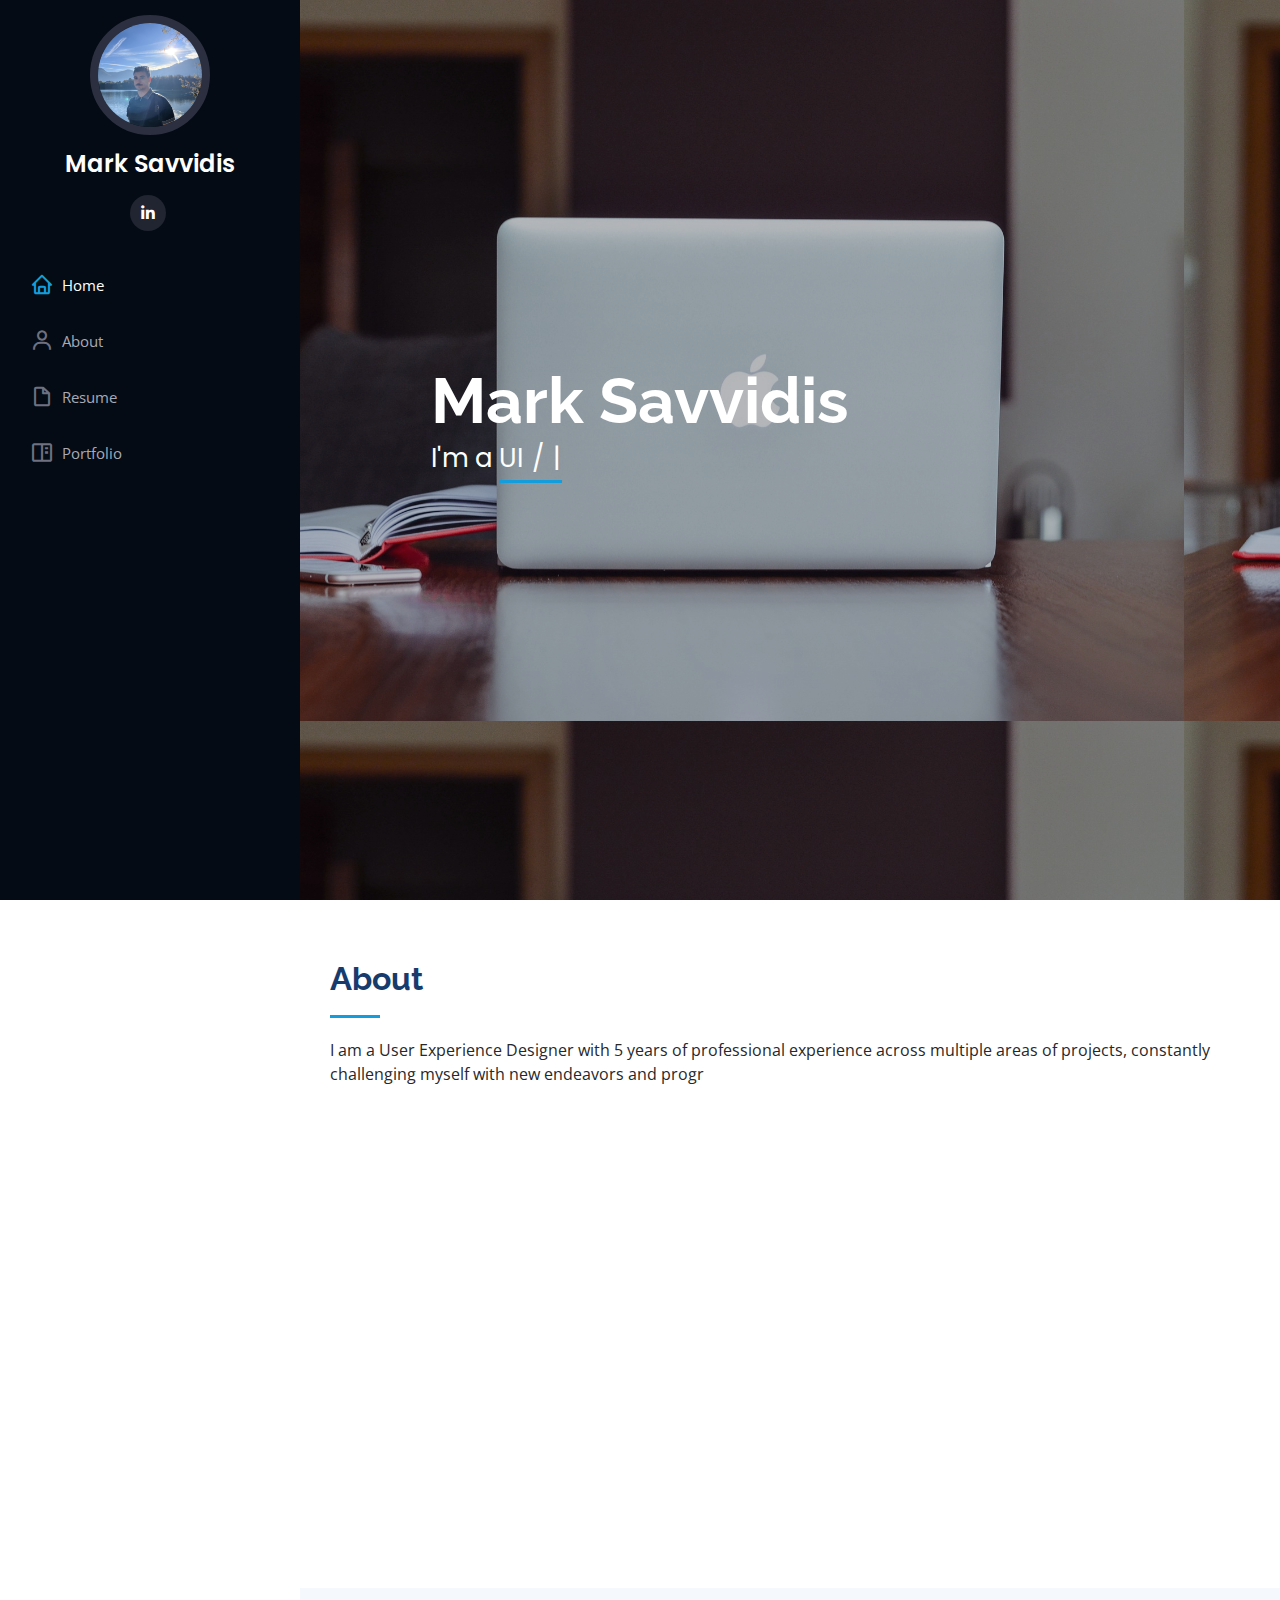
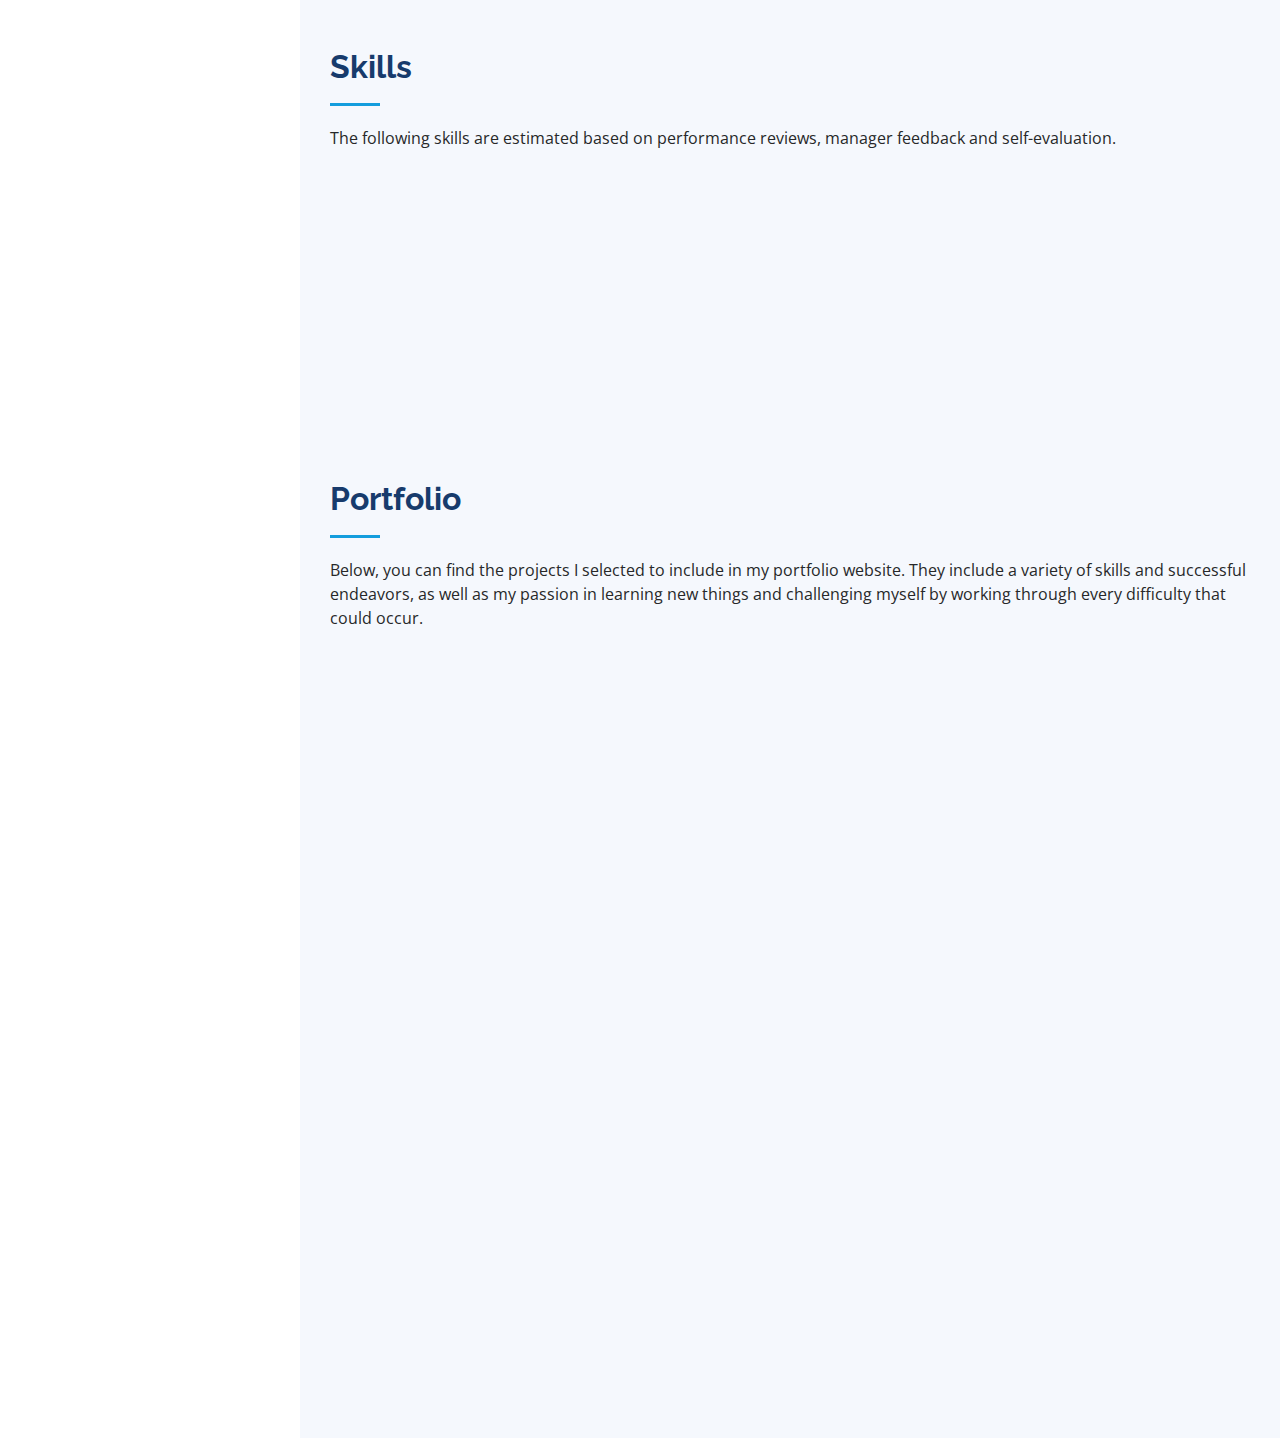
==== index.html @ ccafff28 "Add files via upload" ====
<!DOCTYPE html>
<html lang="en">

<head>
  <meta charset="utf-8">
  <meta content="width=device-width, initial-scale=1.0" name="viewport">

  <title>Mark Savvidis</title>
  <meta content="" name="description">
  <meta content="" name="keywords">

  <!-- Favicons -->
  <link href="assets/img/compass.svg" rel="icon">
  <link href="assets/img/compass.svg" rel="strategy compass icon">

  <!-- Google Fonts -->
  <link href="https://fonts.googleapis.com/css?family=Open+Sans:300,300i,400,400i,600,600i,700,700i|Raleway:300,300i,400,400i,500,500i,600,600i,700,700i|Poppins:300,300i,400,400i,500,500i,600,600i,700,700i" rel="stylesheet">

  <!-- Vendor CSS Files -->
  <link href="assets/vendor/aos/aos.css" rel="stylesheet">
  <link href="assets/vendor/bootstrap/css/bootstrap.min.css" rel="stylesheet">
  <link href="assets/vendor/bootstrap-icons/bootstrap-icons.css" rel="stylesheet">
  <link href="assets/vendor/boxicons/css/boxicons.min.css" rel="stylesheet">
  <link href="assets/vendor/glightbox/css/glightbox.min.css" rel="stylesheet">
  <link href="assets/vendor/swiper/swiper-bundle.min.css" rel="stylesheet">

  <!-- Template Main CSS File -->
  <link href="assets/css/style.css" rel="stylesheet">

  <!-- =======================================================
  * Template Name: iPortfolio
  * Updated: Nov 17 2023 with Bootstrap v5.3.2
  * Template URL: https://bootstrapmade.com/iportfolio-bootstrap-portfolio-websites-template/
  * Author: BootstrapMade.com
  * License: https://bootstrapmade.com/license/
  ======================================================== -->
</head>

<body>

  <!-- ======= Mobile nav toggle button ======= -->
  <i class="bi bi-list mobile-nav-toggle d-xl-none"></i>

  <!-- ======= Header ======= -->
  <header id="header">
    <div class="d-flex flex-column">

      <div class="profile">
        <img src="./assets/img/Mark Picture.jpg" alt="" class="img-fluid rounded-circle">
        <h1 class="text-light"><a href="index.html">Mark Savvidis</a></h1>
        <div class="social-links mt-3 text-center">
          <a href="https://www.linkedin.com/in/mark-savvidis-459aa2227/" target="_blank" class="linkedin"><i class="bx bxl-linkedin"></i></a>
        </div>
      </div>

      <nav id="navbar" class="nav-menu navbar">
        <ul>
          <li><a href="#hero" class="nav-link scrollto active"><i class="bx bx-home"></i> <span>Home</span></a></li>
          <li><a href="#about" class="nav-link scrollto"><i class="bx bx-user"></i> <span>About</span></a></li>
          <li><a href="#resume" class="nav-link scrollto"><i class="bx bx-file-blank"></i> <span>Resume</span></a></li>
          <li><a href="#portfolio" class="nav-link scrollto"><i class="bx bx-book-content"></i> <span>Portfolio</span></a></li>
        </ul>
      </nav><!-- .nav-menu -->
    </div>
  </header><!-- End Header -->

  <!-- ======= Hero Section ======= -->
  <section id="hero" class="d-flex flex-column justify-content-center align-items-center">
    <div class="hero-container" data-aos="fade-in">
      <h1>Mark Savvidis</h1>
      <p>I'm a <span class="typed" data-typed-items="UI / UX Designer, UX Researcher, UX Strategist, UX Analyst"></span></p>
    </div>
  </section><!-- End Hero -->

  <main id="main">

    <!-- ======= About Section ======= -->
    <section id="about" class="about">
      <div class="container">

        <div class="section-title">
          <h2>About</h2>
          <p>I am a User Experience Designer with 5 years of professional experience across multiple areas of projects, constantly challenging myself with new endeavors and progr</p>
        </div>

        <div class="row">
          <div class="col-lg-4" data-aos="fade-right">
            <img src="./assets/img/Mark Picture.jpg" class="img-fluid" alt="Mark Photo">
          </div>
          <div class="col-lg-8 pt-4 pt-lg-0 content" data-aos="fade-left">
            <h3>UX Strategist &amp; UI/UX Designer.</h3>
            
            <div class="row">
              <div class="col-lg-6">
                <ul>
                  <li><i class="bi bi-chevron-right"></i> <strong>Phone:</strong> <span>+30 6955 278 210</span></li>
                  <li><i class="bi bi-chevron-right"></i> <strong>City:</strong> <span>Corinth, GR</span></li>
                  <li><i class="bi bi-chevron-right"></i> <strong>Email:</strong> <span>mns99@windowslive.com</span></li>
                </ul>
              </div>
              <div class="col-lg-6">
                <ul>
                  <li><i class="bi bi-chevron-right"></i> <strong>Age:</strong> <span>22</span></li>
                  <li><i class="bi bi-chevron-right"></i> <strong>Degree:</strong> <span>Bachelor's | UX Certification(s)</span></li>
                </ul>
              </div>
            </div>
            <p>
              I specialize in User Experience Strategy, leading a company into UX Maturity and improving ROI & KPI’s by balancing the business needs & the user needs. 
              I started as a User Interface Designer and applied various UX techniques in several companies I have worked for. I have experience as a solo UI/UX Designer, and as a member of a UX Team while also some leadership experience in a company where I was leading the whole UX Part of a solution tool including the front end development.
              Simplify to Innovate! Everything happens with a correct order and same principal applies when designing a physical or a digital product. I am always eager to learn new things and to solve complex problems.
            </p>
          </div>
        </div>

      </div>
    </section><!-- End About Section -->

    

    <!-- ======= Skills Section ======= -->
    <section id="skills" class="skills section-bg">
      <div class="container">

        <div class="section-title">
          <h2>Skills</h2>
          <p>The following skills are estimated based on performance reviews, manager feedback and self-evaluation.</p>
        </div>

        <div class="row skills-content">

          <div class="col-lg-6" data-aos="fade-up">

            <div class="progress">
              <span class="skill">UI Design <i class="val">95%</i></span>
              <div class="progress-bar-wrap">
                <div class="progress-bar" role="progressbar" aria-valuenow="95" aria-valuemin="0" aria-valuemax="100"></div>
              </div>
            </div>

            <div class="progress">
              <span class="skill">UX Design <i class="val">100%</i></span>
              <div class="progress-bar-wrap">
                <div class="progress-bar" role="progressbar" aria-valuenow="100" aria-valuemin="0" aria-valuemax="100"></div>
              </div>
            </div>

            <div class="progress">
              <span class="skill">UX Analysis <i class="val">80%</i></span>
              <div class="progress-bar-wrap">
                <div class="progress-bar" role="progressbar" aria-valuenow="80" aria-valuemin="0" aria-valuemax="100"></div>
              </div>
            </div>

          </div>

          <div class="col-lg-6" data-aos="fade-up" data-aos-delay="100">

            <div class="progress">
              <span class="skill">Figma <i class="val">95%</i></span>
              <div class="progress-bar-wrap">
                <div class="progress-bar" role="progressbar" aria-valuenow="95" aria-valuemin="0" aria-valuemax="100"></div>
              </div>
            </div>

            <div class="progress">
              <span class="skill">User Research <i class="val">90%</i></span>
              <div class="progress-bar-wrap">
                <div class="progress-bar" role="progressbar" aria-valuenow="90" aria-valuemin="0" aria-valuemax="100"></div>
              </div>
            </div>

            <div class="progress">
              <span class="skill">UX Research <i class="val">90%</i></span>
              <div class="progress-bar-wrap">
                <div class="progress-bar" role="progressbar" aria-valuenow="90" aria-valuemin="0" aria-valuemax="100"></div>
              </div>
            </div>

          </div>

        </div>

      </div>
    </section><!-- End Skills Section -->

    
    <!-- ======= Portfolio Section ======= -->
    <section id="portfolio" class="portfolio section-bg">
      <div class="container">

        <div class="section-title">
          <h2>Portfolio</h2>
          <p>Below, you can find the projects I selected to include in my portfolio website. They include a variety of skills and successful endeavors, as well as my passion
            in learning new things and challenging myself by working through every difficulty that could occur.</p>
        </div>

        <div class="row" data-aos="fade-up">
          <div class="col-lg-12 d-flex justify-content-center">
            <ul id="portfolio-flters">
              <li data-filter="*" class="filter-active">All</li>
              <li data-filter=".filter-app">UI</li>
              <li data-filter=".filter-card">UX</li>
            </ul>
          </div>
        </div>

        <div class="row portfolio-container" data-aos="fade-up" data-aos-delay="100">

          <div class="col-lg-4 col-md-6 portfolio-item filter-app">
            <div class="portfolio-wrap">
              <img src="./assets/img/portfolio/projects/Project Thumbnais/QuickPark.png" class="img-fluid" alt="QuickPark Project Thumbnail">
              <div class="portfolio-links">
                <a href="./QuickPark.html" title="More Details"><i class="bx bx-link"></i></a>
              </div>
            </div>
          </div>

          <div class="col-lg-4 col-md-6 portfolio-item filter-web">
            <div class="portfolio-wrap">
              <img src="./assets/img/portfolio/projects/Project Thumbnais/SFA Atomic Design System.png" class="img-fluid" alt="Atomic Desgin System Project Thumbnail">
              <div class="portfolio-links">
                <a href="./Atomic.html" title="More Details"><i class="bx bx-link"></i></a>
              </div>
            </div>
          </div>

          <div class="col-lg-4 col-md-6 portfolio-item filter-app">
            <div class="portfolio-wrap">
              <img src="./assets/img/portfolio/projects/Project Thumbnais/Value Edge.png" class="img-fluid" alt="Value Edge Thumbnail">
              <div class="portfolio-links">
                <a href="./Value.html" title="More Details"><i class="bx bx-link"></i></a>
              </div>
            </div>
          </div>

          <div class="col-lg-4 col-md-6 portfolio-item filter-card">
            <div class="portfolio-wrap">
              <img src="./assets/img/portfolio/projects/Project Thumbnais/Timesheet Submission.png" class="img-fluid" alt="Timesheet Submission Project Thumbnail">
              <div class="portfolio-links">
                <a href="./Timesheet.html" title="More Details"><i class="bx bx-link"></i></a>
              </div>
            </div>
          </div>

          <div class="col-lg-4 col-md-6 portfolio-item filter-web">
            <div class="portfolio-wrap">
              <img src="./assets/img/portfolio/projects/Project Thumbnais/Health Insurance Design System.png" class="img-fluid" alt="Health Design System Project Thumbnail">
              <div class="portfolio-links">
                <a href="./Health.html" title="More Details"><i class="bx bx-link"></i></a>
              </div>
            </div>
          </div>
        </div>

      </div>
    </section><!-- End Portfolio Section -->

 

  

  </main><!-- End #main -->

  <!-- ======= Footer ======= -->


  <a href="#" class="back-to-top d-flex align-items-center justify-content-center"><i class="bi bi-arrow-up-short"></i></a>

  <!-- Vendor JS Files -->
  <script src="assets/vendor/purecounter/purecounter_vanilla.js"></script>
  <script src="assets/vendor/aos/aos.js"></script>
  <script src="assets/vendor/bootstrap/js/bootstrap.bundle.min.js"></script>
  <script src="assets/vendor/glightbox/js/glightbox.min.js"></script>
  <script src="assets/vendor/isotope-layout/isotope.pkgd.min.js"></script>
  <script src="assets/vendor/swiper/swiper-bundle.min.js"></script>
  <script src="assets/vendor/typed.js/typed.umd.js"></script>
  <script src="assets/vendor/waypoints/noframework.waypoints.js"></script>
  <script src="assets/vendor/php-email-form/validate.js"></script>

  <!-- Template Main JS File -->
  <script src="assets/js/main.js"></script>

</body>

</html>
---- assets/css/style.css ----
/**
* Template Name: iPortfolio
* Updated: Nov 17 2023 with Bootstrap v5.3.2
* Template URL: https://bootstrapmade.com/iportfolio-bootstrap-portfolio-websites-template/
* Author: BootstrapMade.com
* License: https://bootstrapmade.com/license/
*/

/*--------------------------------------------------------------
# General
--------------------------------------------------------------*/
body {
  font-family: "Open Sans", sans-serif;
  color: #272829;
}

a {
  color: #149ddd;
  text-decoration: none;
}

a:hover {
  color: #37b3ed;
  text-decoration: none;
}

h1,
h2,
h3,
h4,
h5,
h6 {
  font-family: "Raleway", sans-serif;
}

/*--------------------------------------------------------------
# Back to top button
--------------------------------------------------------------*/
.back-to-top {
  position: fixed;
  visibility: hidden;
  opacity: 0;
  right: 15px;
  bottom: 15px;
  z-index: 996;
  background: #149ddd;
  width: 40px;
  height: 40px;
  border-radius: 50px;
  transition: all 0.4s;
}

.back-to-top i {
  font-size: 28px;
  color: #fff;
  line-height: 0;
}

.back-to-top:hover {
  background: #2eafec;
  color: #fff;
}

.back-to-top.active {
  visibility: visible;
  opacity: 1;
}

/*--------------------------------------------------------------
# Header
--------------------------------------------------------------*/
#header {
  position: fixed;
  top: 0;
  left: 0;
  bottom: 0;
  width: 300px;
  transition: all ease-in-out 0.5s;
  z-index: 9997;
  transition: all 0.5s;
  padding: 0 15px;
  background: #040b14;
  overflow-y: auto;
}

#header .profile img {
  margin: 15px auto;
  display: block;
  width: 120px;
  border: 8px solid #2c2f3f;
}

#header .profile h1 {
  font-size: 24px;
  margin: 0;
  padding: 0;
  font-weight: 600;
  -moz-text-align-last: center;
  text-align-last: center;
  font-family: "Poppins", sans-serif;
}

#header .profile h1 a,
#header .profile h1 a:hover {
  color: #fff;
  text-decoration: none;
}

#header .profile .social-links a {
  font-size: 18px;
  display: inline-block;
  background: #212431;
  color: #fff;
  line-height: 1;
  padding: 8px 0;
  margin-right: 4px;
  border-radius: 50%;
  text-align: center;
  width: 36px;
  height: 36px;
  transition: 0.3s;
}

#header .profile .social-links a:hover {
  background: #149ddd;
  color: #fff;
  text-decoration: none;
}

#main {
  margin-left: 300px;
}

.container,
.container-fluid {
  padding-left: 30px;
  padding-right: 30px;
}

@media (max-width: 1199px) {
  #header {
    left: -300px;
  }

  #main {
    margin-left: 0;
  }

  .container,
  .container-fluid {
    padding-left: 12px;
    padding-right: 12px;
  }
}

/*--------------------------------------------------------------
# Navigation Menu
--------------------------------------------------------------*/
/* Desktop Navigation */
.nav-menu {
  padding: 30px 0 0 0;
}

.nav-menu * {
  margin: 0;
  padding: 0;
  list-style: none;
}

.nav-menu>ul>li {
  position: relative;
  white-space: nowrap;
}

.nav-menu a,
.nav-menu a:focus {
  display: flex;
  align-items: center;
  color: #a8a9b4;
  padding: 12px 15px;
  margin-bottom: 8px;
  transition: 0.3s;
  font-size: 15px;
}

.nav-menu a i,
.nav-menu a:focus i {
  font-size: 24px;
  padding-right: 8px;
  color: #6f7180;
}

.nav-menu a:hover,
.nav-menu .active,
.nav-menu .active:focus,
.nav-menu li:hover>a {
  text-decoration: none;
  color: #fff;
}

.nav-menu a:hover i,
.nav-menu .active i,
.nav-menu .active:focus i,
.nav-menu li:hover>a i {
  color: #149ddd;
}

/* Mobile Navigation */
.mobile-nav-toggle {
  position: fixed;
  right: 15px;
  top: 15px;
  z-index: 9998;
  border: 0;
  font-size: 24px;
  transition: all 0.4s;
  outline: none !important;
  background-color: #149ddd;
  color: #fff;
  width: 40px;
  height: 40px;
  display: inline-flex;
  align-items: center;
  justify-content: center;
  line-height: 0;
  border-radius: 50px;
  cursor: pointer;
}

.mobile-nav-active {
  overflow: hidden;
}

.mobile-nav-active #header {
  left: 0;
}

/*--------------------------------------------------------------
# Hero Section
--------------------------------------------------------------*/
#hero {
  width: 100%;
  height: 100vh;
  background: url("../img/hero\ img.jpg") top center;
  background-size: 85%;
}

#hero:before {
  content: "";
  background: rgba(5, 13, 24, 0.3);
  position: absolute;
  bottom: 0;
  top: 0;
  left: 0;
  right: 0;
  z-index: 1;
}

#hero .hero-container {
  position: relative;
  z-index: 2;
  min-width: 300px;
}

#hero h1 {
  margin: 0 0 10px 0;
  font-size: 64px;
  font-weight: 700;
  line-height: 56px;
  color: #fff;
}

#hero p {
  color: #fff;
  margin-bottom: 50px;
  font-size: 26px;
  font-family: "Poppins", sans-serif;
}

#hero p span {
  color: #fff;
  padding-bottom: 4px;
  letter-spacing: 1px;
  border-bottom: 3px solid #149ddd;
}

@media (min-width: 1024px) {
  #hero {
    background-attachment: fixed;
  }
}

@media (max-width: 768px) {
  #hero h1 {
    font-size: 28px;
    line-height: 36px;
  }

  #hero h2 {
    font-size: 18px;
    line-height: 24px;
    margin-bottom: 30px;
  }
}

/*--------------------------------------------------------------
# Sections General
--------------------------------------------------------------*/
section {
  padding: 60px 0;
  overflow: hidden;
}

.section-bg {
  background: #f5f8fd;
}

.section-title {
  padding-bottom: 30px;
}

.section-title h2 {
  font-size: 32px;
  font-weight: bold;
  margin-bottom: 20px;
  padding-bottom: 20px;
  position: relative;
  color: #173b6c;
}

.section-title h2::after {
  content: "";
  position: absolute;
  display: block;
  width: 50px;
  height: 3px;
  background: #149ddd;
  bottom: 0;
  left: 0;
}

.section-title p {
  margin-bottom: 0;
}

/*--------------------------------------------------------------
# About
--------------------------------------------------------------*/
.about .content h3 {
  font-weight: 700;
  font-size: 26px;
  color: #173b6c;
}

.about .content ul {
  list-style: none;
  padding: 0;
}

.about .content ul li {
  margin-bottom: 20px;
  display: flex;
  align-items: center;
}

.about .content ul strong {
  margin-right: 10px;
}

.about .content ul i {
  font-size: 16px;
  margin-right: 5px;
  color: #149ddd;
  line-height: 0;
}

.about .content p:last-child {
  margin-bottom: 0;
}

/*--------------------------------------------------------------
# Facts
--------------------------------------------------------------*/
.facts {
  padding-bottom: 30px;
}

.facts .count-box {
  padding: 30px;
  width: 100%;
}

.facts .count-box i {
  display: block;
  font-size: 44px;
  color: #149ddd;
  float: left;
  line-height: 0;
}

.facts .count-box span {
  font-size: 48px;
  line-height: 40px;
  display: block;
  font-weight: 700;
  color: #050d18;
  margin-left: 60px;
}

.facts .count-box p {
  padding: 15px 0 0 0;
  margin: 0 0 0 60px;
  font-family: "Raleway", sans-serif;
  font-size: 14px;
  color: #122f57;
}

.facts .count-box a {
  font-weight: 600;
  display: block;
  margin-top: 20px;
  color: #122f57;
  font-size: 15px;
  font-family: "Poppins", sans-serif;
  transition: ease-in-out 0.3s;
}

.facts .count-box a:hover {
  color: #1f5297;
}

/*--------------------------------------------------------------
# Akills
--------------------------------------------------------------*/
.skills .progress {
  height: 60px;
  display: block;
  background: none;
  border-radius: 0;
}

.skills .progress .skill {
  padding: 0;
  margin: 0 0 6px 0;
  text-transform: uppercase;
  display: block;
  font-weight: 600;
  font-family: "Poppins", sans-serif;
  color: #050d18;
}

.skills .progress .skill .val {
  float: right;
  font-style: normal;
}

.skills .progress-bar-wrap {
  background: #dce8f8;
  height: 10px;
}

.skills .progress-bar {
  width: 1px;
  height: 10px;
  transition: 0.9s;
  background-color: #149ddd;
}

/*--------------------------------------------------------------
# Resume
--------------------------------------------------------------*/
.resume .resume-title {
  font-size: 26px;
  font-weight: 700;
  margin-top: 20px;
  margin-bottom: 20px;
  color: #050d18;
}

.resume .resume-item {
  padding: 0 0 20px 20px;
  margin-top: -2px;
  border-left: 2px solid #1f5297;
  position: relative;
}

.resume .resume-item h4 {
  line-height: 18px;
  font-size: 18px;
  font-weight: 600;
  text-transform: uppercase;
  font-family: "Poppins", sans-serif;
  color: #050d18;
  margin-bottom: 10px;
}

.resume .resume-item h5 {
  font-size: 16px;
  background: #e4edf9;
  padding: 5px 15px;
  display: inline-block;
  font-weight: 600;
  margin-bottom: 10px;
}

.resume .resume-item ul {
  padding-left: 20px;
}

.resume .resume-item ul li {
  padding-bottom: 10px;
}

.resume .resume-item:last-child {
  padding-bottom: 0;
}

.resume .resume-item::before {
  content: "";
  position: absolute;
  width: 16px;
  height: 16px;
  border-radius: 50px;
  left: -9px;
  top: 0;
  background: #fff;
  border: 2px solid #1f5297;
}

/*--------------------------------------------------------------
# Portfolio
--------------------------------------------------------------*/
.portfolio .portfolio-item {
  margin-bottom: 30px;
}


.portfolio #portfolio-flters {
  padding: 0;
  margin: 0 auto 35px auto;
  list-style: none;
  text-align: center;
  background: #fff;
  border-radius: 50px;
  padding: 2px 15px;
}

.portfolio #portfolio-flters li {
  cursor: pointer;
  display: inline-block;
  padding: 10px 15px 8px 15px;
  font-size: 14px;
  font-weight: 600;
  line-height: 1;
  text-transform: uppercase;
  color: #272829;
  margin-bottom: 5px;
  transition: all 0.3s ease-in-out;
}

.portfolio #portfolio-flters li:hover,
.portfolio #portfolio-flters li.filter-active {
  color: #149ddd;
}

.portfolio #portfolio-flters li:last-child {
  margin-right: 0;
}

.portfolio .portfolio-wrap {
  transition: 0.3s;
  position: relative;
  overflow: hidden;
  z-index: 1;
}

.portfolio .portfolio-wrap::before {
  content: "";
  background: rgba(255, 255, 255, 0.5);
  position: absolute;
  left: 0;
  right: 0;
  top: 0;
  bottom: 0;
  transition: all ease-in-out 0.3s;
  z-index: 2;
  opacity: 0;
}

.portfolio .portfolio-wrap .portfolio-links {
  opacity: 1;
  left: 0;
  right: 0;
  bottom: -60px;
  z-index: 3;
  position: absolute;
  transition: all ease-in-out 0.3s;
  display: flex;
  justify-content: center;
}

.portfolio .portfolio-wrap .portfolio-links a {
  color: #fff;
  font-size: 28px;
  text-align: center;
  background: rgba(20, 157, 221, 0.75);
  transition: 0.3s;
  width: 50%;
}

.portfolio .portfolio-wrap .portfolio-links a:hover {
  background: rgba(20, 157, 221, 0.95);
}

.portfolio .portfolio-wrap .portfolio-links a+a {
  border-left: 1px solid #37b3ed;
}

.portfolio .portfolio-wrap:hover::before {
  top: 0;
  left: 0;
  right: 0;
  bottom: 0;
  opacity: 1;
}

.portfolio .portfolio-wrap:hover .portfolio-links {
  opacity: 1;
  bottom: 0;
}

/*--------------------------------------------------------------
# Portfolio Details
--------------------------------------------------------------*/
.portfolio-details {
  padding-top: 40px;
}

.portfolio-details .portfolio-details-slider img {
  width: 100%;
}

.portfolio-details .portfolio-details-slider .swiper-pagination {
  margin-top: 20px;
  position: relative;
}

.portfolio-details .portfolio-details-slider .swiper-pagination .swiper-pagination-bullet {
  width: 12px;
  height: 12px;
  background-color: #fff;
  opacity: 1;
  border: 1px solid #149ddd;
}

.portfolio-details .portfolio-details-slider .swiper-pagination .swiper-pagination-bullet-active {
  background-color: #149ddd;
}

.portfolio-details .portfolio-info {
  padding: 30px;
  box-shadow: 0px 0 30px rgba(5, 13, 24, 0.08);
}

.portfolio-details .portfolio-info h3 {
  font-size: 22px;
  font-weight: 700;
  margin-bottom: 20px;
  padding-bottom: 20px;
  border-bottom: 1px solid #eee;
}

.portfolio-details .portfolio-info ul {
  list-style: none;
  padding: 0;
  font-size: 15px;
}

.portfolio-details .portfolio-info ul li+li {
  margin-top: 10px;
}

.portfolio-details .portfolio-description {
  padding-top: 30px;
}

.portfolio-details .portfolio-description h2 {
  font-size: 26px;
  font-weight: 700;
  margin-bottom: 20px;
}

.portfolio-details .portfolio-description p {
  padding: 0;
}

/*--------------------------------------------------------------
# Services
--------------------------------------------------------------*/
.services .icon-box {
  margin-bottom: 20px;
}

.services .icon {
  float: left;
  display: flex;
  align-items: center;
  justify-content: center;
  width: 54px;
  height: 54px;
  background: #149ddd;
  border-radius: 50%;
  transition: 0.5s;
  border: 1px solid #149ddd;
}

.services .icon i {
  color: #fff;
  font-size: 24px;
  line-height: 0;
}

.services .icon-box:hover .icon {
  background: #fff;
}

.services .icon-box:hover .icon i {
  color: #149ddd;
}

.services .title {
  margin-left: 80px;
  font-weight: 700;
  margin-bottom: 15px;
  font-size: 18px;
}

.services .title a {
  color: #343a40;
}

.services .title a:hover {
  color: #149ddd;
}

.services .description {
  margin-left: 80px;
  line-height: 24px;
  font-size: 14px;
}

/*--------------------------------------------------------------
# Testimonials
--------------------------------------------------------------*/
.testimonials .testimonials-carousel,
.testimonials .testimonials-slider {
  overflow: hidden;
}

.testimonials .testimonial-item {
  box-sizing: content-box;
  text-align: center;
  min-height: 320px;
}

.testimonials .testimonial-item .testimonial-img {
  width: 90px;
  border-radius: 50%;
  margin: 0 auto;
}

.testimonials .testimonial-item h3 {
  font-size: 18px;
  font-weight: bold;
  margin: 10px 0 5px 0;
  color: #111;
}

.testimonials .testimonial-item h4 {
  font-size: 14px;
  color: #999;
  margin: 0;
}

.testimonials .testimonial-item .quote-icon-left,
.testimonials .testimonial-item .quote-icon-right {
  color: #c3e8fa;
  font-size: 26px;
}

.testimonials .testimonial-item .quote-icon-left {
  display: inline-block;
  left: -5px;
  position: relative;
}

.testimonials .testimonial-item .quote-icon-right {
  display: inline-block;
  right: -5px;
  position: relative;
  top: 10px;
}

.testimonials .testimonial-item p {
  font-style: italic;
  margin: 0 15px 15px 15px;
  padding: 20px;
  background: #fff;
  position: relative;
  margin-bottom: 35px;
  border-radius: 6px;
  box-shadow: 0px 2px 15px rgba(0, 0, 0, 0.1);
}

.testimonials .testimonial-item p::after {
  content: "";
  width: 0;
  height: 0;
  border-top: 20px solid #fff;
  border-right: 20px solid transparent;
  border-left: 20px solid transparent;
  position: absolute;
  bottom: -20px;
  left: calc(50% - 20px);
}

.testimonials .swiper-pagination {
  margin-top: 20px;
  position: relative;
}

.testimonials .swiper-pagination .swiper-pagination-bullet {
  width: 12px;
  height: 12px;
  background-color: #fff;
  opacity: 1;
  border: 1px solid #149ddd;
}

.testimonials .swiper-pagination .swiper-pagination-bullet-active {
  background-color: #149ddd;
}

/*--------------------------------------------------------------
# Contact
--------------------------------------------------------------*/
.contact {
  padding-bottom: 130px;
}

.contact .info {
  padding: 30px;
  background: #fff;
  width: 100%;
  box-shadow: 0 0 24px 0 rgba(0, 0, 0, 0.12);
}

.contact .info i {
  font-size: 20px;
  color: #149ddd;
  float: left;
  width: 44px;
  height: 44px;
  background: #dff3fc;
  display: flex;
  justify-content: center;
  align-items: center;
  border-radius: 50px;
  transition: all 0.3s ease-in-out;
}

.contact .info h4 {
  padding: 0 0 0 60px;
  font-size: 22px;
  font-weight: 600;
  margin-bottom: 5px;
  color: #050d18;
}

.contact .info p {
  padding: 0 0 10px 60px;
  margin-bottom: 20px;
  font-size: 14px;
  color: #173b6c;
}

.contact .info .email p {
  padding-top: 5px;
}

.contact .info .social-links {
  padding-left: 60px;
}

.contact .info .social-links a {
  font-size: 18px;
  display: inline-block;
  background: #333;
  color: #fff;
  line-height: 1;
  padding: 8px 0;
  border-radius: 50%;
  text-align: center;
  width: 36px;
  height: 36px;
  transition: 0.3s;
  margin-right: 10px;
}

.contact .info .social-links a:hover {
  background: #149ddd;
  color: #fff;
}

.contact .info .email:hover i,
.contact .info .address:hover i,
.contact .info .phone:hover i {
  background: #149ddd;
  color: #fff;
}

.contact .php-email-form {
  width: 100%;
  padding: 30px;
  background: #fff;
  box-shadow: 0 0 24px 0 rgba(0, 0, 0, 0.12);
}

.contact .php-email-form .form-group {
  padding-bottom: 8px;
}

.contact .php-email-form .validate {
  display: none;
  color: red;
  margin: 0 0 15px 0;
  font-weight: 400;
  font-size: 13px;
}

.contact .php-email-form .error-message {
  display: none;
  color: #fff;
  background: #ed3c0d;
  text-align: left;
  padding: 15px;
  font-weight: 600;
}

.contact .php-email-form .error-message br+br {
  margin-top: 25px;
}

.contact .php-email-form .sent-message {
  display: none;
  color: #fff;
  background: #18d26e;
  text-align: center;
  padding: 15px;
  font-weight: 600;
}

.contact .php-email-form .loading {
  display: none;
  background: #fff;
  text-align: center;
  padding: 15px;
}

.contact .php-email-form .loading:before {
  content: "";
  display: inline-block;
  border-radius: 50%;
  width: 24px;
  height: 24px;
  margin: 0 10px -6px 0;
  border: 3px solid #18d26e;
  border-top-color: #eee;
  animation: animate-loading 1s linear infinite;
}

.contact .php-email-form .form-group {
  margin-bottom: 15px;
}

.contact .php-email-form label {
  padding-bottom: 8px;
}

.contact .php-email-form input,
.contact .php-email-form textarea {
  border-radius: 0;
  box-shadow: none;
  font-size: 14px;
}

.contact .php-email-form input {
  height: 44px;
}

.contact .php-email-form textarea {
  padding: 10px 15px;
}

.contact .php-email-form button[type=submit] {
  background: #149ddd;
  border: 0;
  padding: 10px 24px;
  color: #fff;
  transition: 0.4s;
  border-radius: 4px;
}

.contact .php-email-form button[type=submit]:hover {
  background: #37b3ed;
}

@keyframes animate-loading {
  0% {
    transform: rotate(0deg);
  }

  100% {
    transform: rotate(360deg);
  }
}

/*--------------------------------------------------------------
# Breadcrumbs
--------------------------------------------------------------*/
.breadcrumbs {
  padding: 20px 0;
  background: #f9f9f9;
}

.breadcrumbs h2 {
  font-size: 26px;
  font-weight: 300;
}

.breadcrumbs ol {
  display: flex;
  flex-wrap: wrap;
  list-style: none;
  padding: 0;
  margin: 0;
  font-size: 15px;
}

.breadcrumbs ol li+li {
  padding-left: 10px;
}

.breadcrumbs ol li+li::before {
  display: inline-block;
  padding-right: 10px;
  color: #0e2442;
  content: "/";
}

@media (max-width: 768px) {
  .breadcrumbs .d-flex {
    display: block !important;
  }

  .breadcrumbs ol {
    display: block;
  }

  .breadcrumbs ol li {
    display: inline-block;
  }
}

/*--------------------------------------------------------------
# Footer
--------------------------------------------------------------*/
#footer {
  padding: 15px;
  color: #f4f6fd;
  font-size: 14px;
  position: fixed;
  left: 0;
  bottom: 0;
  width: 300px;
  z-index: 9999;
  background: #040b14;
}

#footer .copyright {
  text-align: center;
}

#footer .credits {
  padding-top: 5px;
  text-align: center;
  font-size: 13px;
  color: #eaebf0;
}

@media (max-width: 1199px) {
  #footer {
    position: static;
    width: auto;
    padding-right: 20px 15px;
  }
}
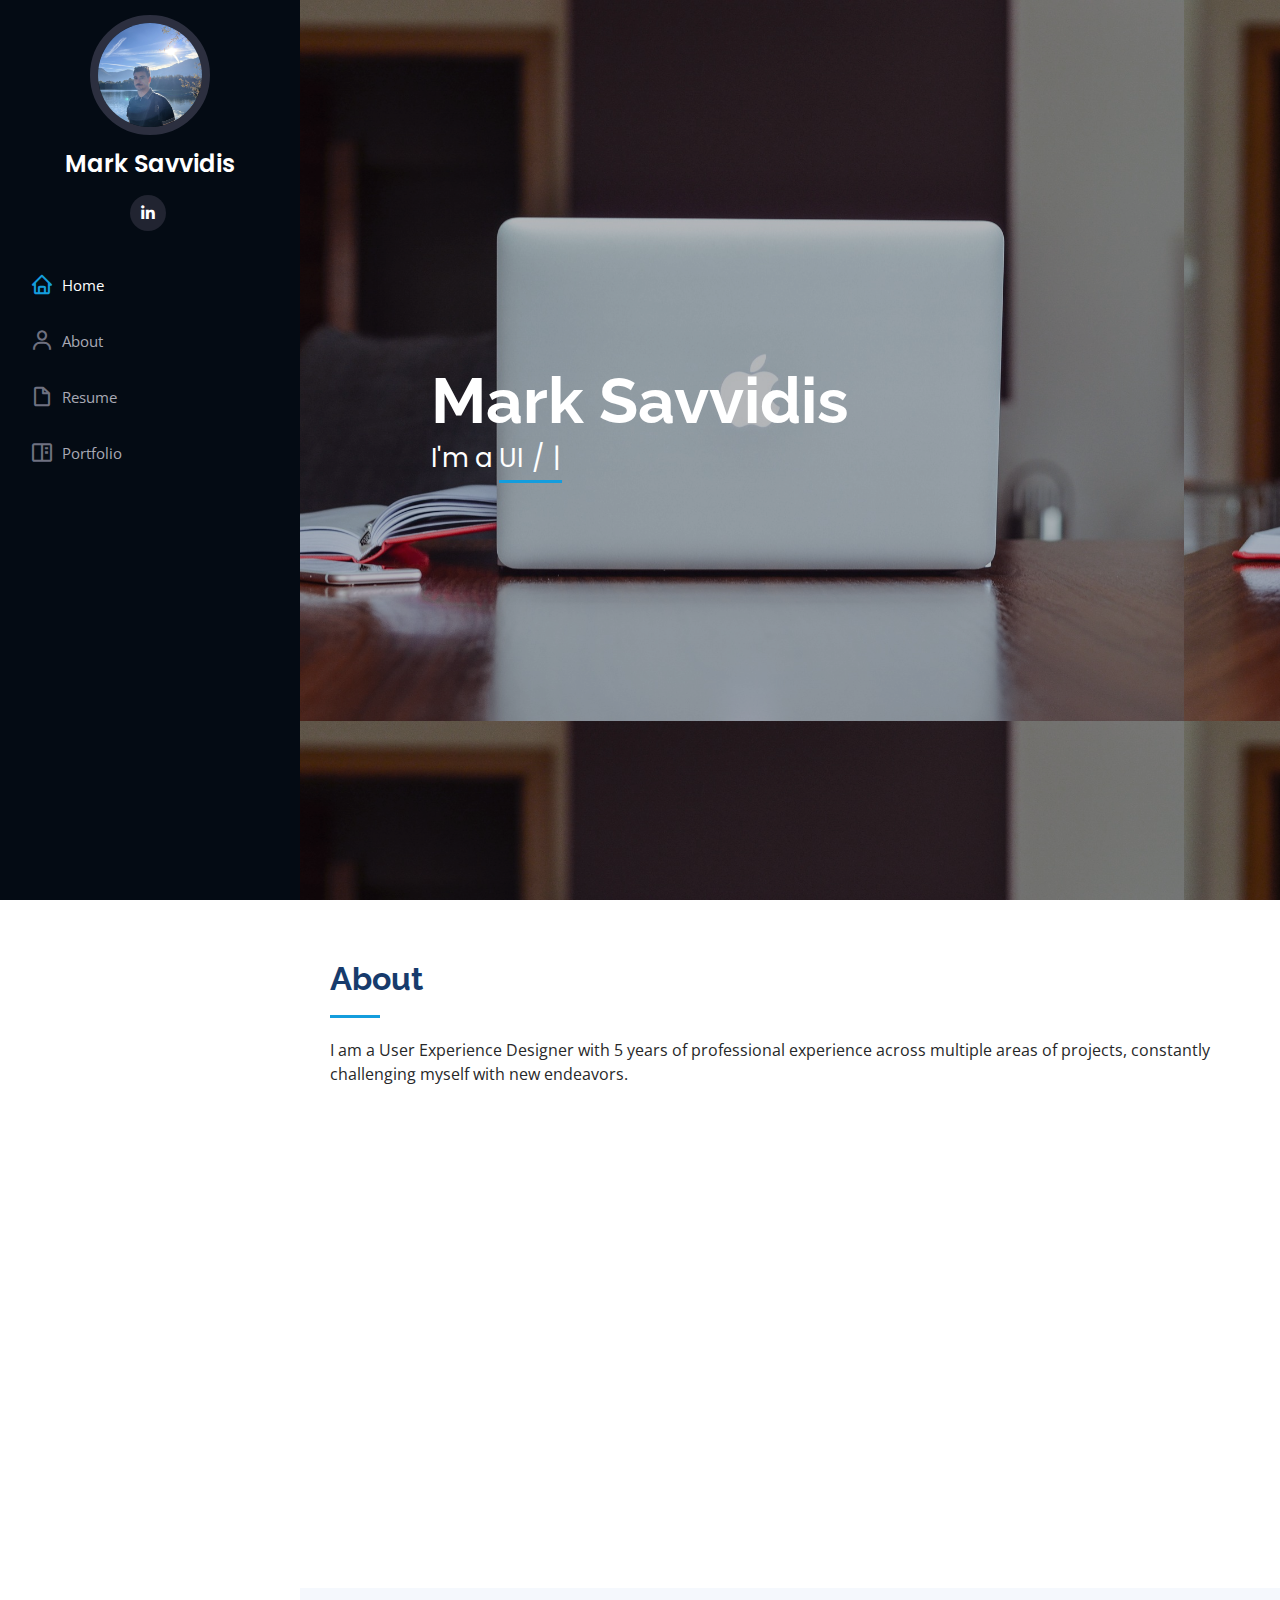
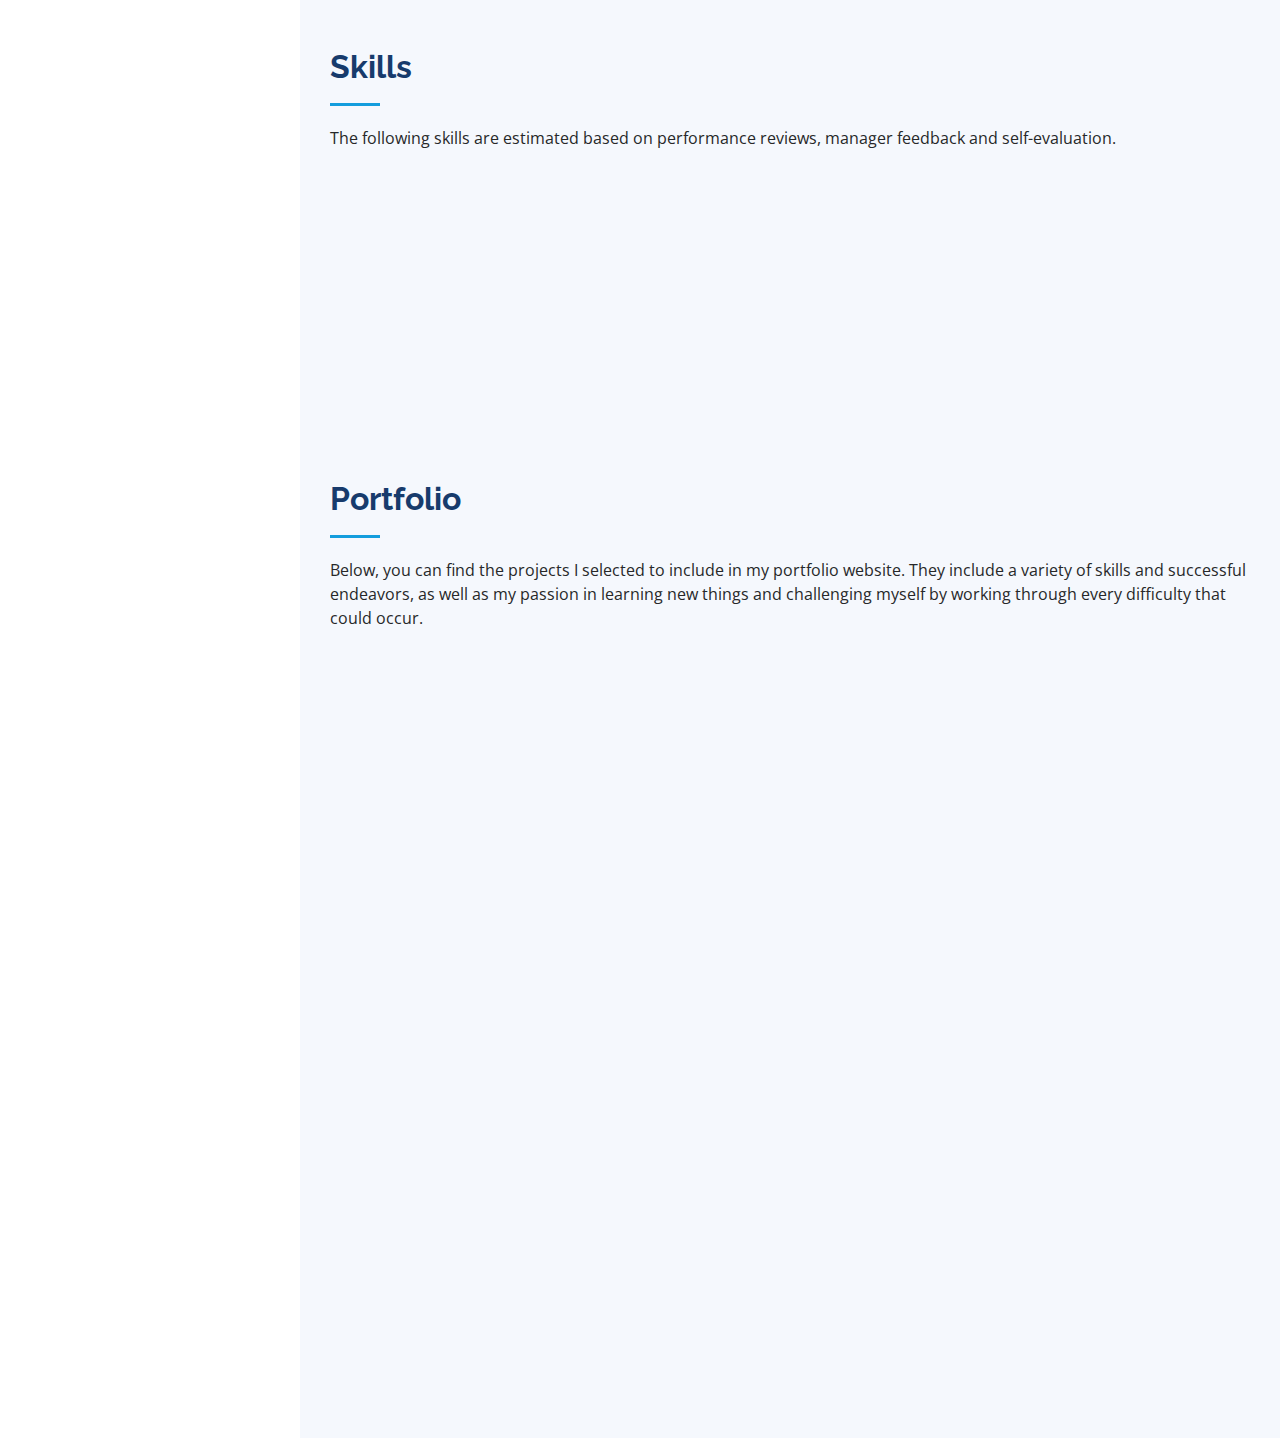
==== commit b2b5b512: "Update index.html" ====
--- a/index.html
+++ b/index.html
@@ -80,7 +80,7 @@
 
         <div class="section-title">
           <h2>About</h2>
-          <p>I am a User Experience Designer with 5 years of professional experience across multiple areas of projects, constantly challenging myself with new endeavors and progr</p>
+          <p>I am a User Experience Designer with 5 years of professional experience across multiple areas of projects, constantly challenging myself with new endeavors.</p>
         </div>
 
         <div class="row">
@@ -283,4 +283,4 @@
 
 </body>
 
-</html>+</html>
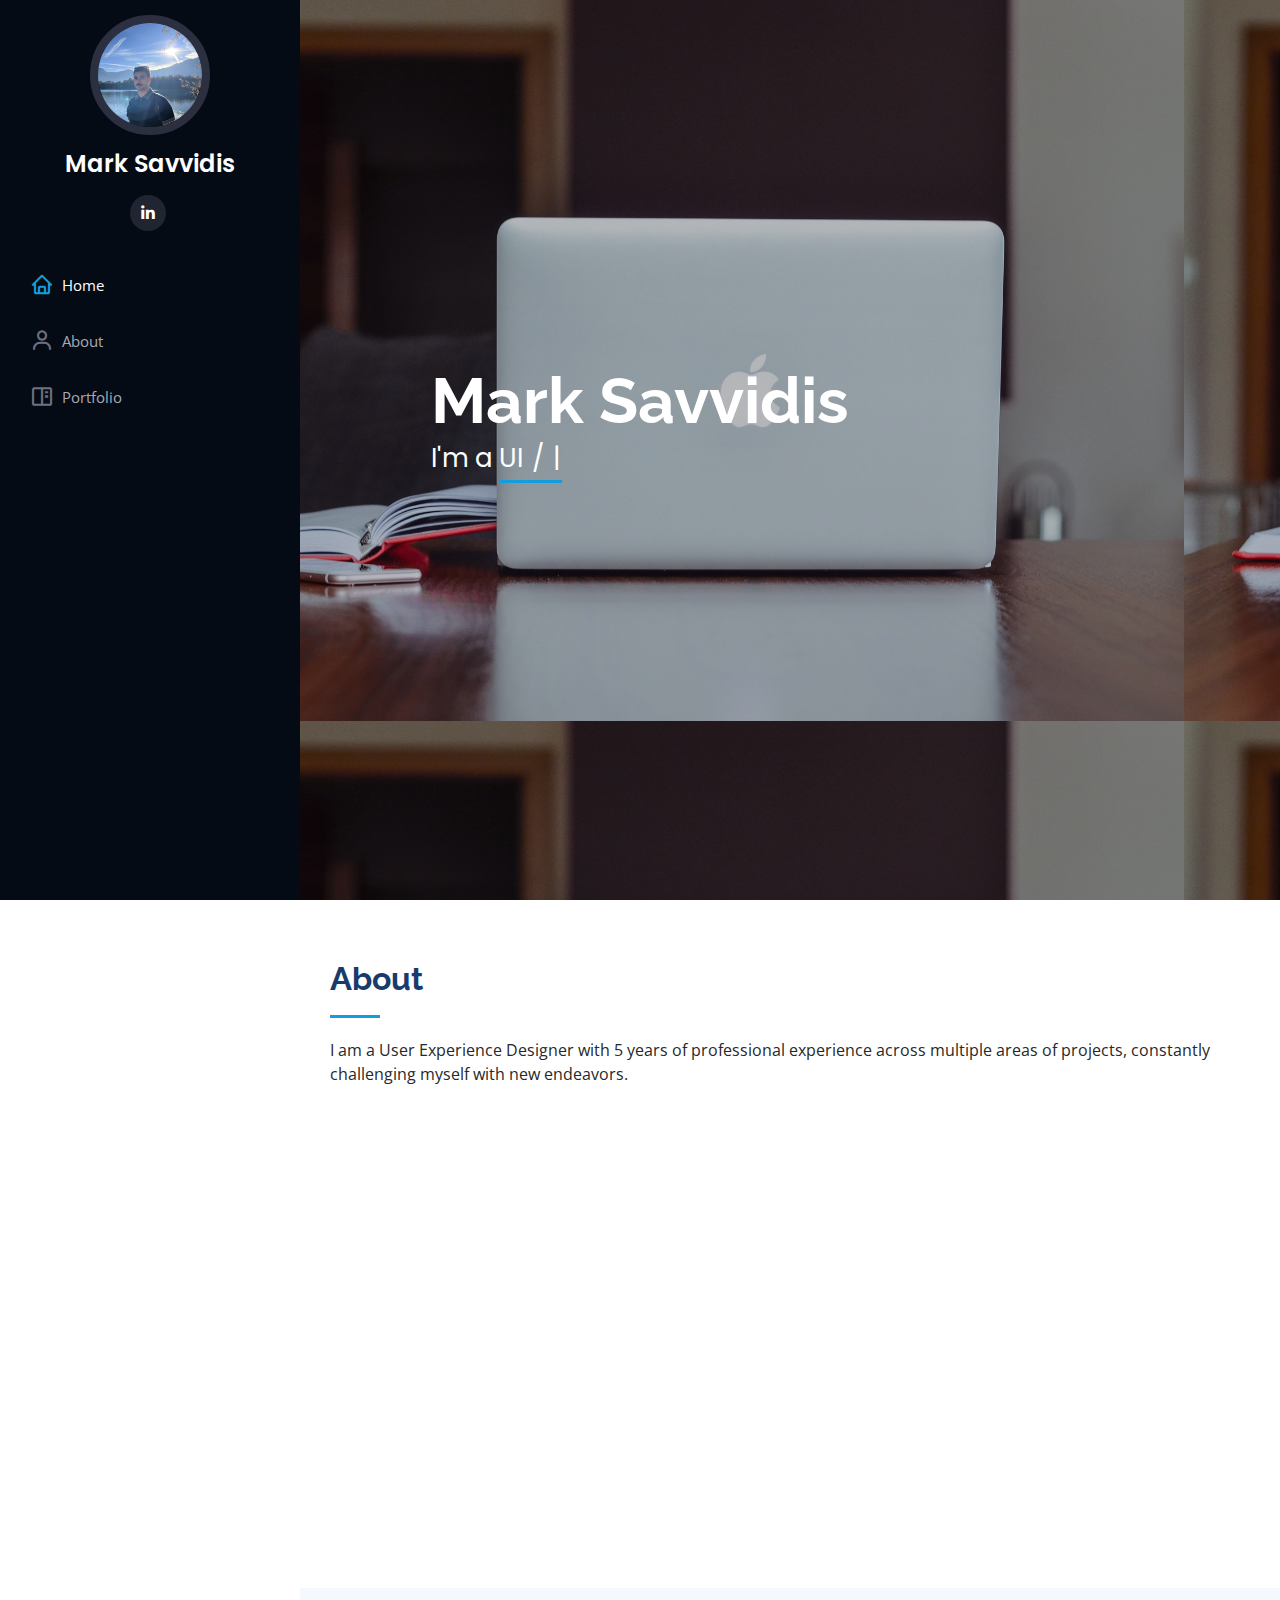
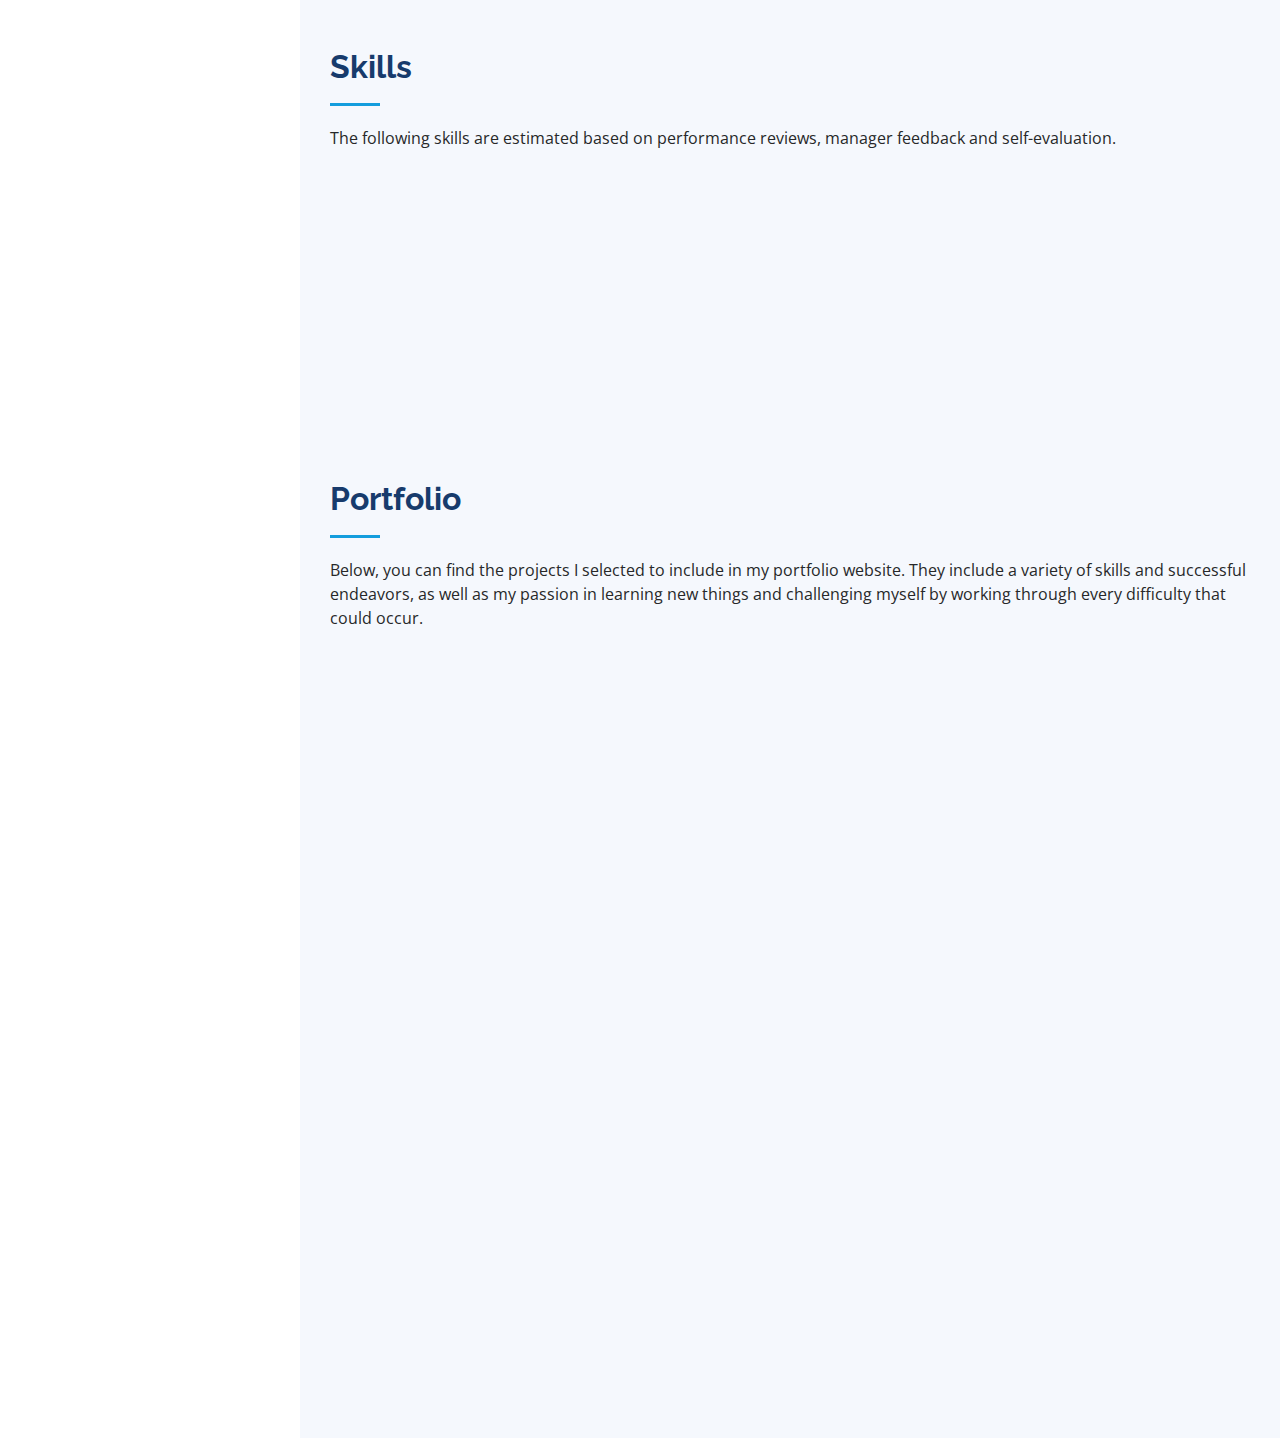
==== commit e061a787: "Update index.html" ====
--- a/index.html
+++ b/index.html
@@ -57,7 +57,6 @@
         <ul>
           <li><a href="#hero" class="nav-link scrollto active"><i class="bx bx-home"></i> <span>Home</span></a></li>
           <li><a href="#about" class="nav-link scrollto"><i class="bx bx-user"></i> <span>About</span></a></li>
-          <li><a href="#resume" class="nav-link scrollto"><i class="bx bx-file-blank"></i> <span>Resume</span></a></li>
           <li><a href="#portfolio" class="nav-link scrollto"><i class="bx bx-book-content"></i> <span>Portfolio</span></a></li>
         </ul>
       </nav><!-- .nav-menu -->
@@ -100,7 +99,6 @@
               </div>
               <div class="col-lg-6">
                 <ul>
-                  <li><i class="bi bi-chevron-right"></i> <strong>Age:</strong> <span>22</span></li>
                   <li><i class="bi bi-chevron-right"></i> <strong>Degree:</strong> <span>Bachelor's | UX Certification(s)</span></li>
                 </ul>
               </div>
